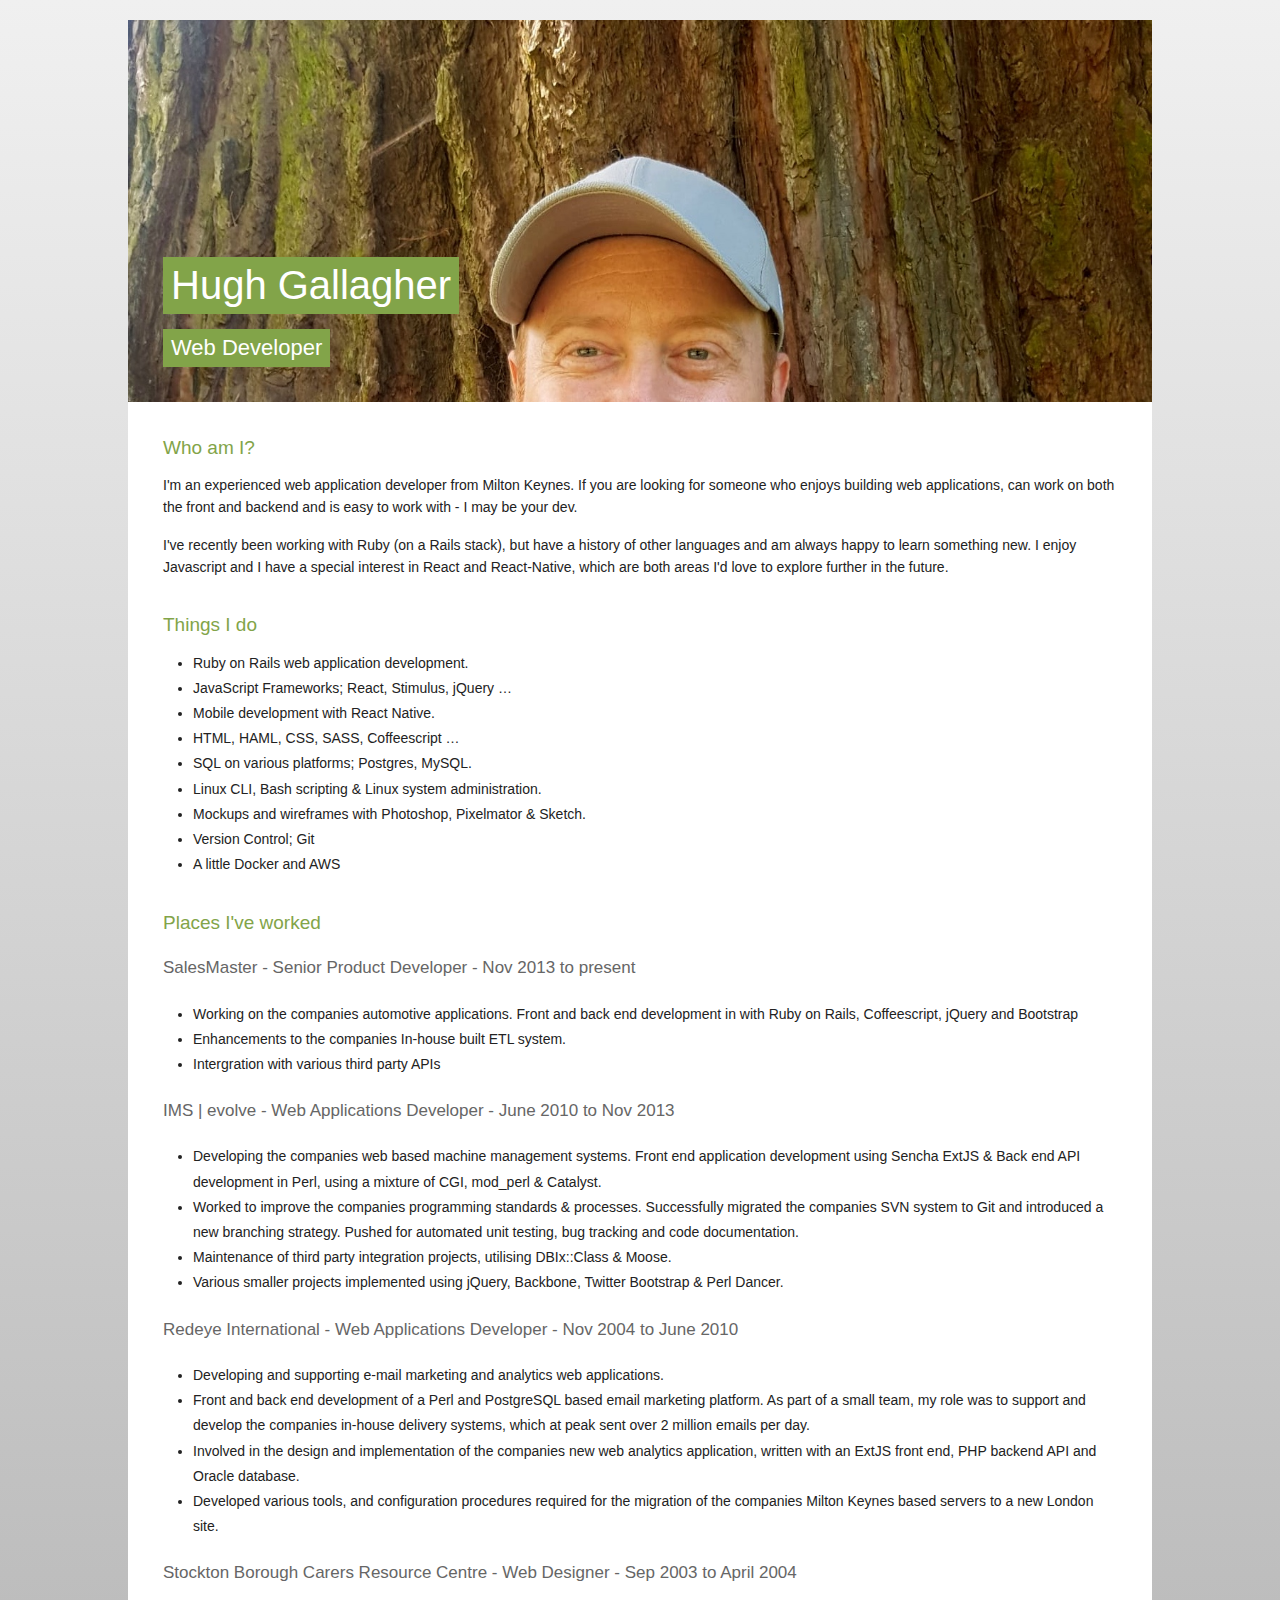
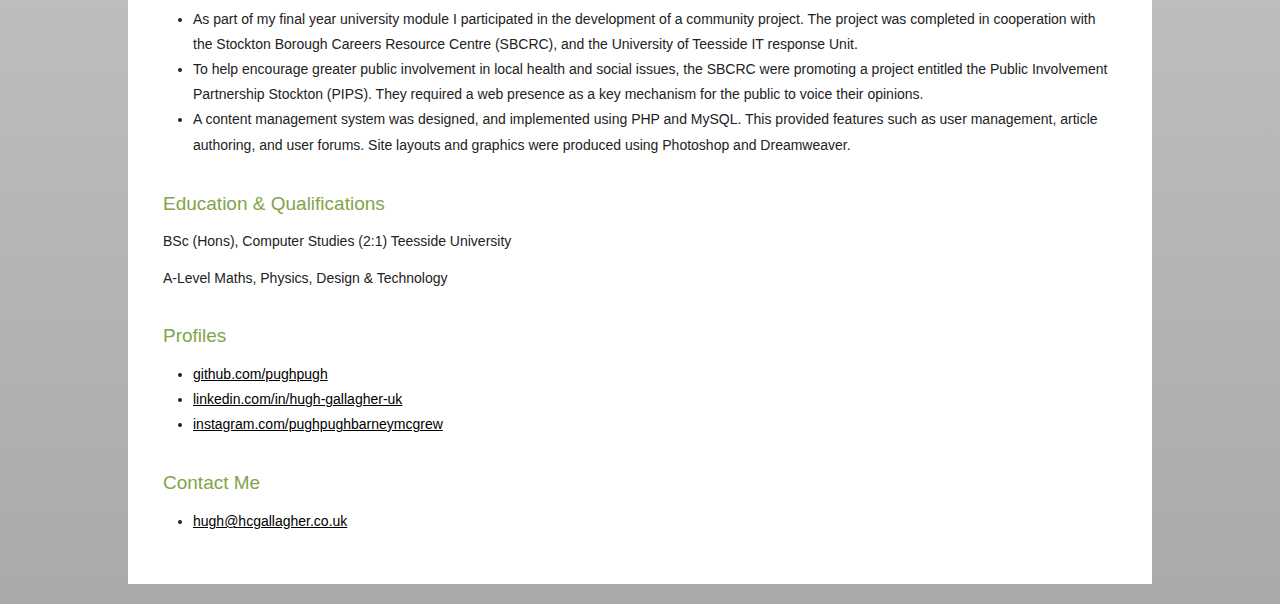
==== index.html @ ae35fce8 "Updated work history" ====
<!doctype html>
<html lang="en">
<head>
    <meta charset="utf-8">
    <title>Hugh Gallagher - Web Developer</title>
    <meta name="description" content="Hugh Gallagher, web developer based in Milton Keynes.">
    <meta name="viewport" content="width=device-width, initial-scale=1, maximum-scale=1">
    <link rel="shortcut icon" type="image/x-icon" href="favicon.ico" sizes="16x16">
    <link rel="stylesheet" href="css/screen.css?v=4"  type="text/css" media="screen">
</head>
<body>
    <div class="wrapper">
        <div class="header">
          <div class="header__title-wrapper">
            <h1 class="header__title">Hugh Gallagher</h1>
            <br>
            <h2 class="header__subtitle">Web Developer</h2>
          </div>
        </div>

        <div class="content">
          <h3 class="content__title">Who am I?</h3>

          <p class="content__paragraph">I'm an experienced web application developer from Milton Keynes.
          If you are looking for someone who enjoys building web applications, can work on both the
          front and backend and is easy to work with - I may be your dev.</p>

          <p class="content__paragraph">I've recently been working with Ruby (on a Rails stack), but have a history of other languages and am
          always happy to learn something new. I enjoy Javascript and I have a special interest in React and React-Native,
          which are both areas I'd love to explore further in the future.</p>

          <h3 class="content__title">Things I do</h3>
          <ul class="content__list">
              <li class="content__list-item">Ruby on Rails web application development.</li>
              <li class="content__list-item">JavaScript Frameworks; React, Stimulus, jQuery &hellip;</li>
              <li class="content__list-item">Mobile development with React Native.</li>
              <li class="content__list-item">HTML, HAML, CSS, SASS, Coffeescript &hellip;</li>
              <li class="content__list-item">SQL on various platforms; Postgres, MySQL.</li>
              <li class="content__list-item">Linux CLI, Bash scripting &amp; Linux system administration.</li>
              <li class="content__list-item">Mockups and wireframes with Photoshop, Pixelmator &amp Sketch.</li>
              <li class="content__list-item">Version Control; Git</li>
              <li class="content__list-item">A little Docker and AWS</li>
          </ul>

          <h3 class="content__title">Places I've worked</h3>

          <h4 class="content__subtitle">SalesMaster - Senior Product Developer - Nov 2013 to present</h4>
          <ul class="content__list">
              <li class="content__list-item">Working on the companies automotive applications. Front and back end development
              in with Ruby on Rails, Coffeescript, jQuery and Bootstrap</li>
              <li class="content__list-item">Enhancements to the companies In-house built ETL system.</li>
              <li class="content__list-item">Intergration with various third party APIs</li>
          </ul>

          <h4 class="content__subtitle">IMS | evolve - Web Applications Developer - June 2010 to Nov 2013</h4>
          <ul class="content__list">
              <li class="content__list-item">Developing the companies web based machine management systems.
              Front end application development using Sencha ExtJS &amp;
              Back end API development in Perl, using a mixture of CGI, mod_perl &amp; Catalyst.</li>
              <li class="content__list-item">Worked to improve the companies programming standards &amp; processes. Successfully migrated the
              companies SVN system to Git and introduced a new branching strategy. Pushed for automated unit
              testing, bug tracking and code documentation.</li>
              <li class="content__list-item">Maintenance of third party integration projects, utilising DBIx::Class &amp; Moose.</li>
              <li class="content__list-item">Various smaller projects implemented using jQuery, Backbone, Twitter Bootstrap &amp; Perl Dancer.</li>
          </ul>

          <h4 class="content__subtitle">Redeye International - Web Applications Developer - Nov 2004 to June 2010</h4>
          <ul class="content__list">
              <li class="content__list-item">Developing and supporting e-mail marketing and analytics web applications.</li>
              <li class="content__list-item">Front and back end development of a Perl and PostgreSQL based email marketing platform.
              As part of a small team, my role was to support and develop the companies in-house delivery systems, which at peak
              sent over 2 million emails per day.</li>
              <li class="content__list-item">Involved in the design and implementation of the companies new web analytics
              application, written with an ExtJS front end, PHP backend API and Oracle database.</li>
              <li class="content__list-item">Developed various tools, and configuration procedures required for the migration
              of the companies Milton Keynes based servers to a new London site.</li>
          </ul>

          <h4 class="content__subtitle">Stockton Borough Carers Resource Centre - Web Designer - Sep 2003 to April 2004</h4>
          <ul class="content__list">
              <li class="content__list-item">As part of my final year university module I participated in the development of a
              community project. The project was completed in cooperation with the Stockton Borough
              Careers Resource Centre (SBCRC), and the University of Teesside IT response Unit.</li>
              <li class="content__list-item">To help encourage greater public involvement in local health and social issues,
              the SBCRC were promoting a project entitled the Public Involvement Partnership Stockton
              (PIPS). They required a web presence as a key mechanism for the public to voice their
              opinions.</li>
              <li class="content__list-item">A content management system was designed, and implemented using PHP and MySQL.
              This provided features such as user management, article authoring, and user forums.
              Site layouts and graphics were produced using Photoshop and Dreamweaver.</li>
          </ul>

          <h3 class="content__title">Education &amp; Qualifications</h3>
          <p class="content__paragraph">BSc (Hons), Computer Studies (2:1) Teesside University</p>
          <p class="content__paragraph">A-Level Maths, Physics, Design &amp; Technology</p>

          <h3 class="content__title">Profiles</h3>
          <ul class="content__list">
              <li class="content__list-item"><a class="content__link" rel="me" href="https://github.com/pughpugh?tab=repositories" target="_blank">github.com/pughpugh</a></li>
              <li class="content__list-item"><a class="content__link" rel="me" href="https://www.linkedin.com/in/hugh-gallagher-uk/" target="_blank">linkedin.com/in/hugh-gallagher-uk</a></li>
              <li class="content__list-item"><a class="content__link" rel="me" href="https://www.instagram.com/pughpughbarneymcgrew/" target="_blank">instagram.com/pughpughbarneymcgrew</a></li>
          </ul>

          <h3 class="content__title">Contact Me</h3>
          <ul class="content__list">
              <li class="content__list-item"><a class="content__link" rel="me" href="mailto:hugh@hcgallagher.co.uk">hugh@hcgallagher.co.uk</a></li>
          </ul>
      </div>
    </div>

    <script type="text/javascript" src="http://ajax.googleapis.com/ajax/libs/jquery/1.9.1/jquery.min.js"></script>
    <script type="text/javascript" src="js/jquery.ba-bbq.min.js"></script>
    <script type="text/javascript">
        var _gaq = _gaq || [];
        _gaq.push(['_setAccount', 'UA-32891082-1']);
        _gaq.push(['_trackPageview']);
        (function() {
            var ga = document.createElement('script'); ga.type = 'text/javascript'; ga.async = true;
            ga.src = ('https:' == document.location.protocol ? 'https://ssl' : 'http://www') + '.google-analytics.com/ga.js';
            var s = document.getElementsByTagName('script')[0]; s.parentNode.insertBefore(ga, s);
        })();
    </script>
</body>
</html>
---- css/screen.css ----
* {
  box-sizing: border-box;
}

body {
  color: #222;
  font-family: Arial;
  font-size: 14px;
  padding: 0;
  margin: 0;
  background: rgb(240, 240, 240);
  background: linear-gradient(0deg, rgb(170, 170, 170) 0%, rgb(240, 240, 240) 100%);
}

.wrapper {
  width: 1024px;
  padding: 0;
  background-color: #FFF;
  margin: 20px auto;
}

.header {
  background-image: url('../img/header.jpg');
  background-size: cover;
  width: 100%;
  height: 382px;
  padding: 35px;
  position: relative;
}

.header__title-wrapper {
  position: absolute;
  bottom: 0
}

.header__title, .header__subtitle {
  color: #FFF;
  background-color: #82A449;
  padding: 6px 8px;
  display: inline-block;
  font-weight: 400;
  clear: left;
  float: left;
}

.header__title {
  font-size: 40px;
  margin: 0 0 15px 0;
}

.header__subtitle {
  font-size: 22px;
  margin: 0 0 35px 0;
}

.content {
  width: 100%;
  padding: 0 35px 35px 35px;
}

.content__title {
  color: #82A449;
  margin-top: 40px;
  font-size: 19px;
  font-weight: 400;
  margin: 35px 0 15px 0;
}

.content__subtitle {
  color: #666;
  font-size: 17px;
  font-weight: 400;
  margin: 20px 0;
  line-height: 160%;
}

.content__paragraph, .content__list {
  line-height: 160%;
  margin: 15px 0;
}

.content__list {
  padding-left: 30px;
}

.content__list-item {
  line-height: 180%;
}

.content__link {
  color: #000;
}

@media only screen and ( max-width: 1064px ) {
  .wrapper {
    margin: 0;
    width: 100%;
  }
}

@media only screen and ( max-device-width: 640px ) and ( orientation: portrait ),
            screen and ( max-width: 640px ) {
  .header {
    height: 200px;
    padding: 15px;
  }

  .header__subtitle {
    margin: 0 0 15px 0;
  }

  .header__title-wrapper {
    bottom: initial;
  }

  .content {
    padding: 0 15px 15px 15px;
    margin-top: -10px;
  }
}
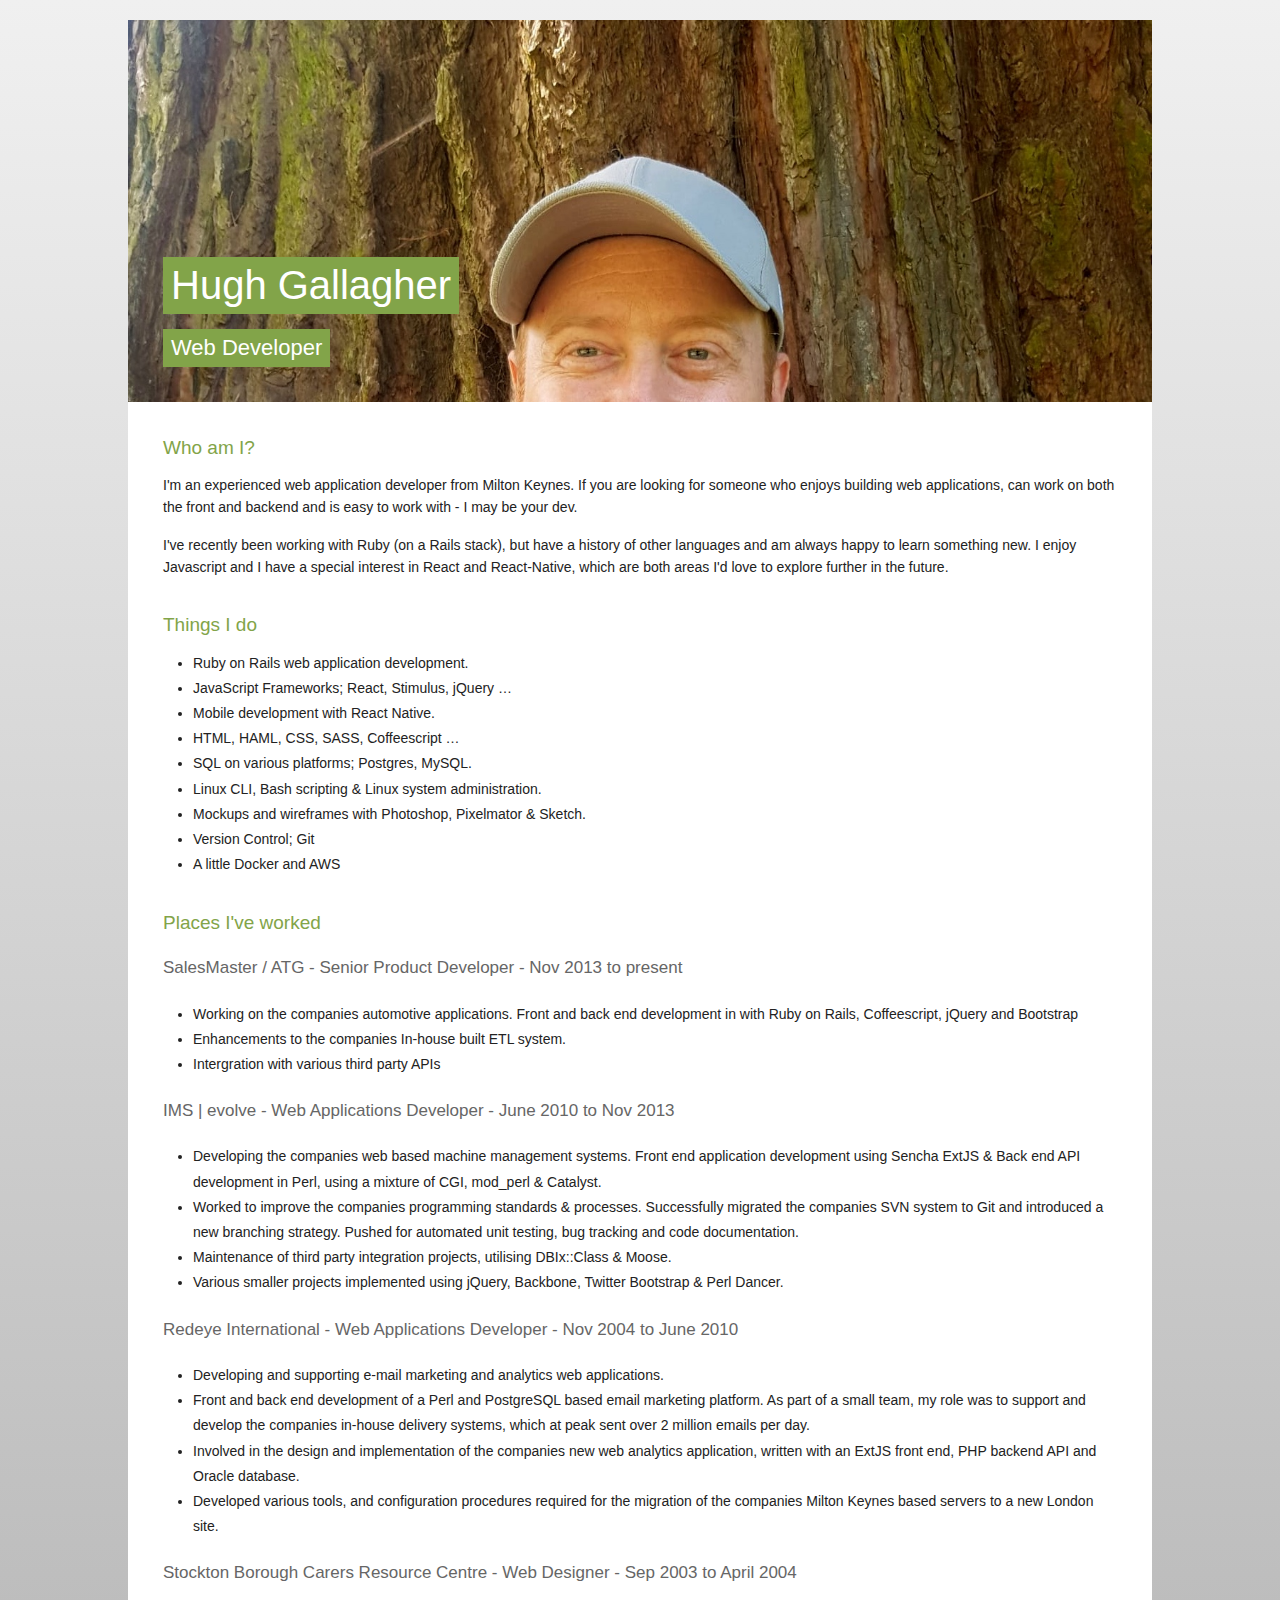
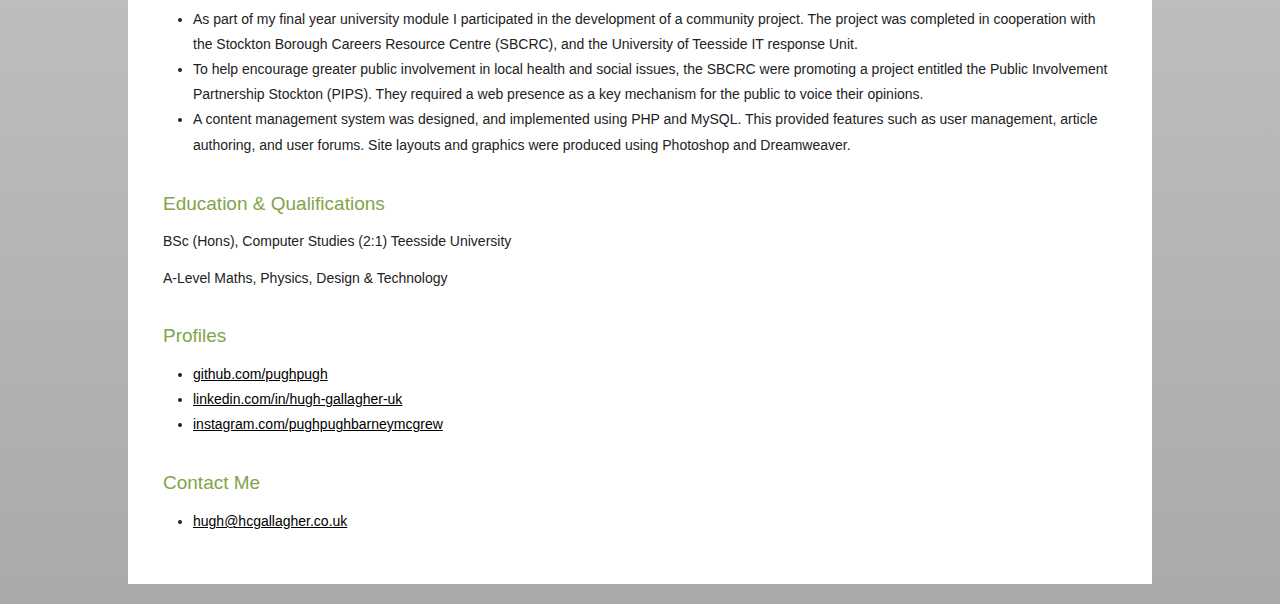
==== commit cd56f461: "Added ATG to job history" ====
--- a/index.html
+++ b/index.html
@@ -44,7 +44,7 @@
 
           <h3 class="content__title">Places I've worked</h3>
 
-          <h4 class="content__subtitle">SalesMaster - Senior Product Developer - Nov 2013 to present</h4>
+          <h4 class="content__subtitle">SalesMaster / ATG - Senior Product Developer - Nov 2013 to present</h4>
           <ul class="content__list">
               <li class="content__list-item">Working on the companies automotive applications. Front and back end development
               in with Ruby on Rails, Coffeescript, jQuery and Bootstrap</li>
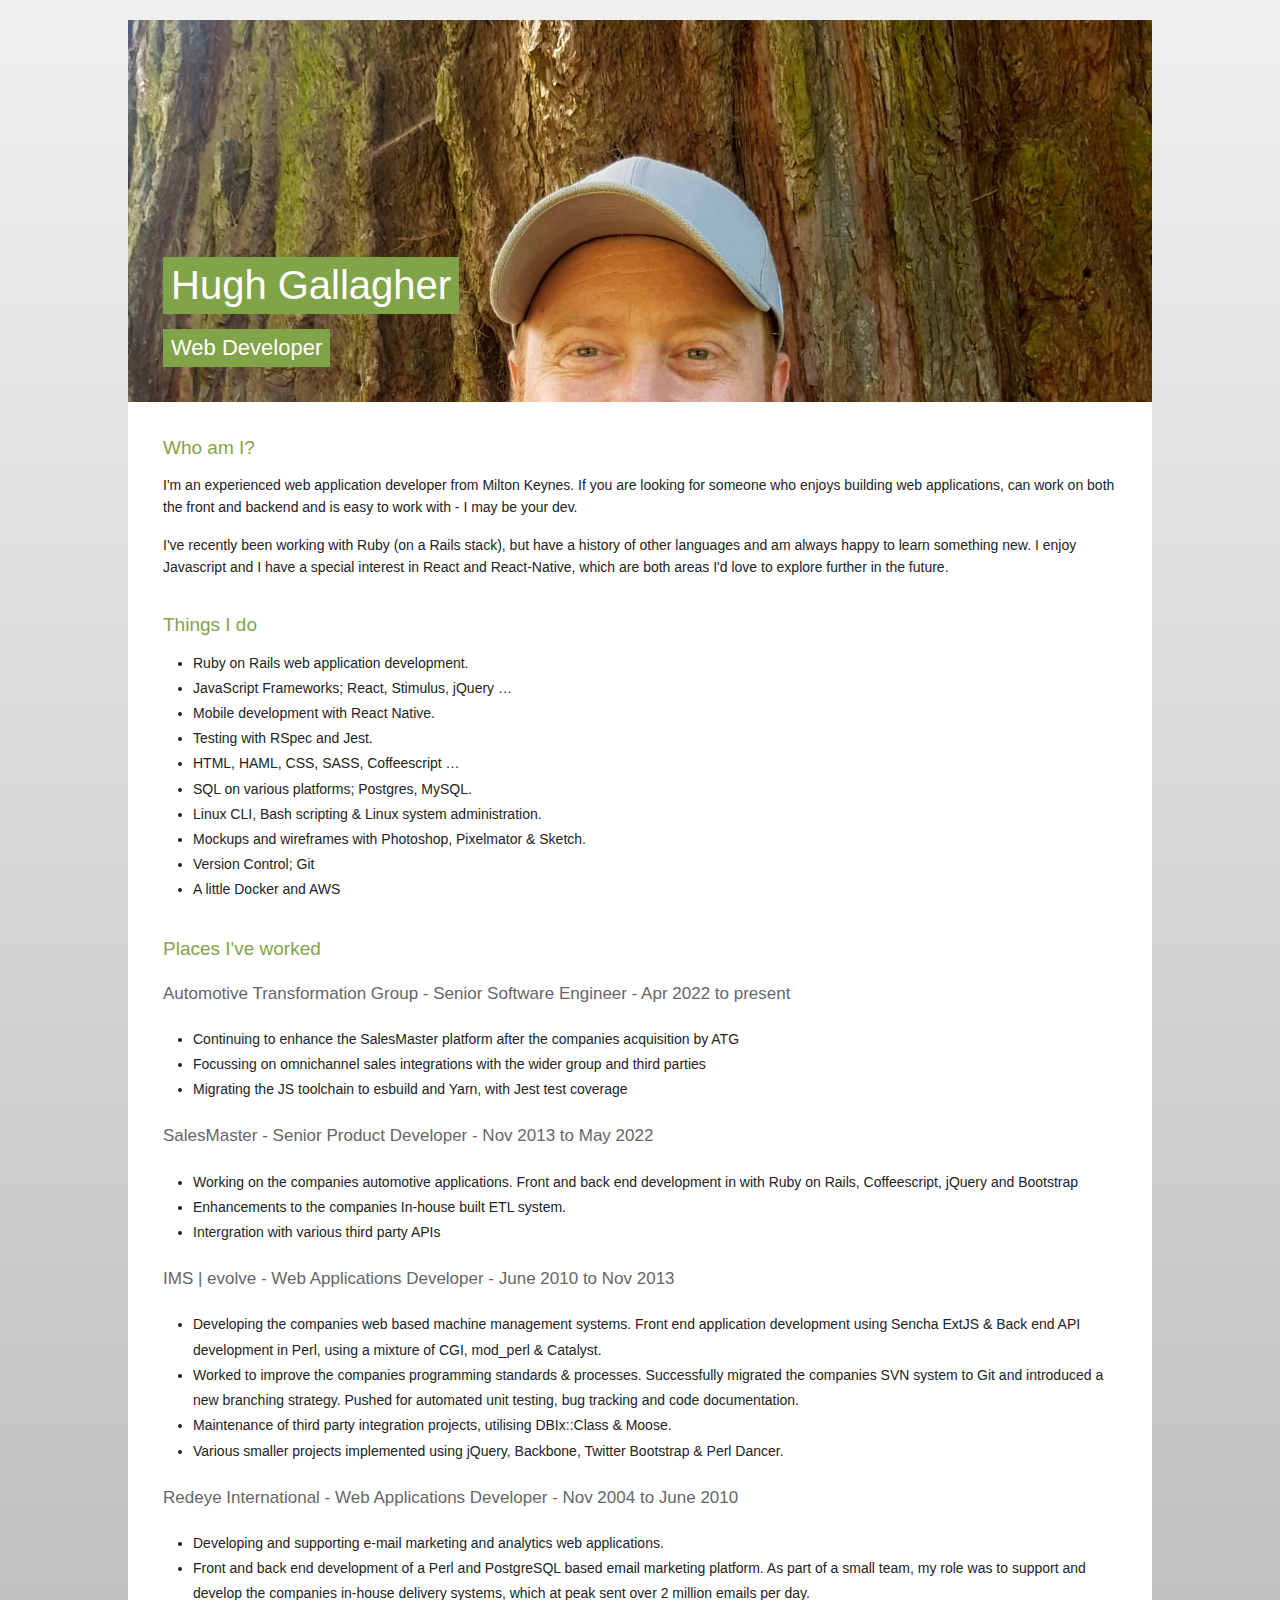
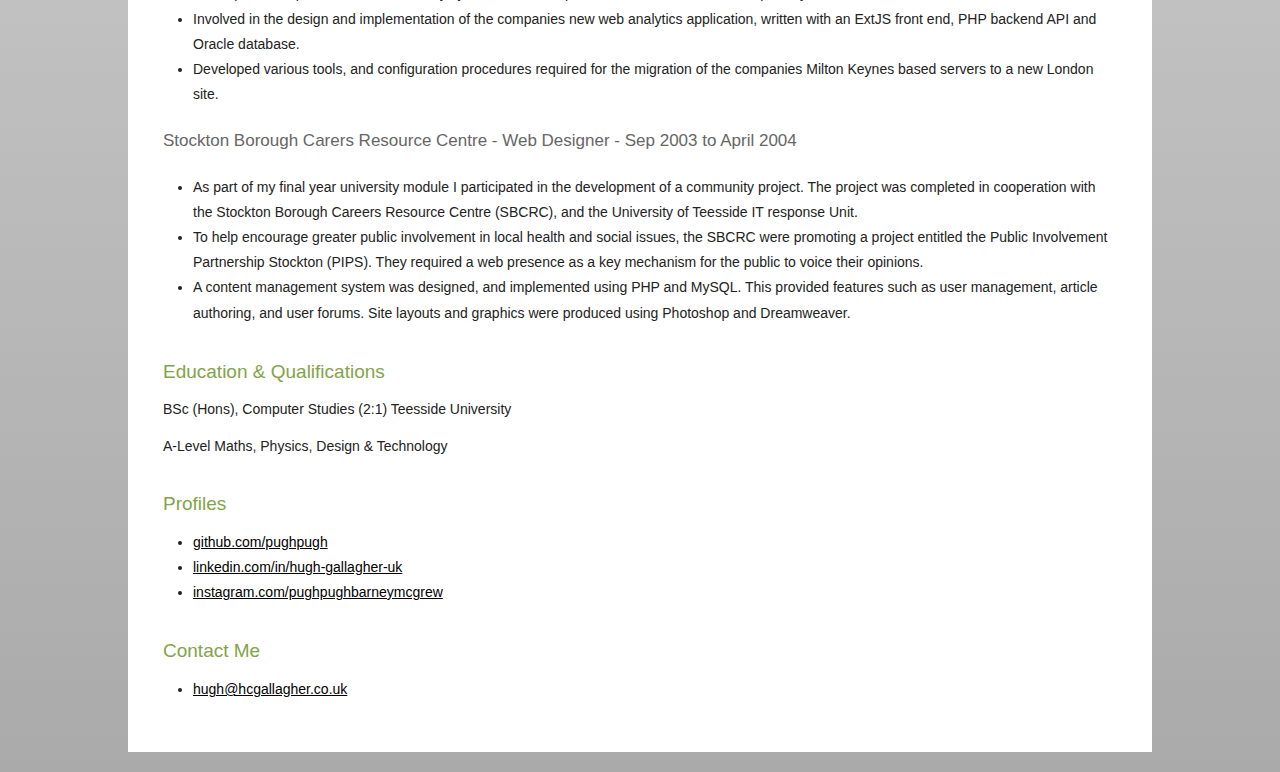
==== commit 1bdeebaa: "Added specific ATG section" ====
--- a/index.html
+++ b/index.html
@@ -34,6 +34,7 @@
               <li class="content__list-item">Ruby on Rails web application development.</li>
               <li class="content__list-item">JavaScript Frameworks; React, Stimulus, jQuery &hellip;</li>
               <li class="content__list-item">Mobile development with React Native.</li>
+              <li class="content__list-item">Testing with RSpec and Jest.</li>
               <li class="content__list-item">HTML, HAML, CSS, SASS, Coffeescript &hellip;</li>
               <li class="content__list-item">SQL on various platforms; Postgres, MySQL.</li>
               <li class="content__list-item">Linux CLI, Bash scripting &amp; Linux system administration.</li>
@@ -44,7 +45,14 @@
 
           <h3 class="content__title">Places I've worked</h3>
 
-          <h4 class="content__subtitle">SalesMaster / ATG - Senior Product Developer - Nov 2013 to present</h4>
+          <h4 class="content__subtitle">Automotive Transformation Group - Senior Software Engineer - Apr 2022 to present</h4>
+          <ul class="content__list">
+              <li class="content__list-item">Continuing to enhance the SalesMaster platform after the companies acquisition by ATG</li>
+              <li class="content__list-item">Focussing on omnichannel sales integrations with the wider group and third parties</li>
+              <li class="content__list-item">Migrating the JS toolchain to esbuild and Yarn, with Jest test coverage</li>
+          </ul>
+
+          <h4 class="content__subtitle">SalesMaster - Senior Product Developer - Nov 2013 to May 2022</h4>
           <ul class="content__list">
               <li class="content__list-item">Working on the companies automotive applications. Front and back end development
               in with Ruby on Rails, Coffeescript, jQuery and Bootstrap</li>
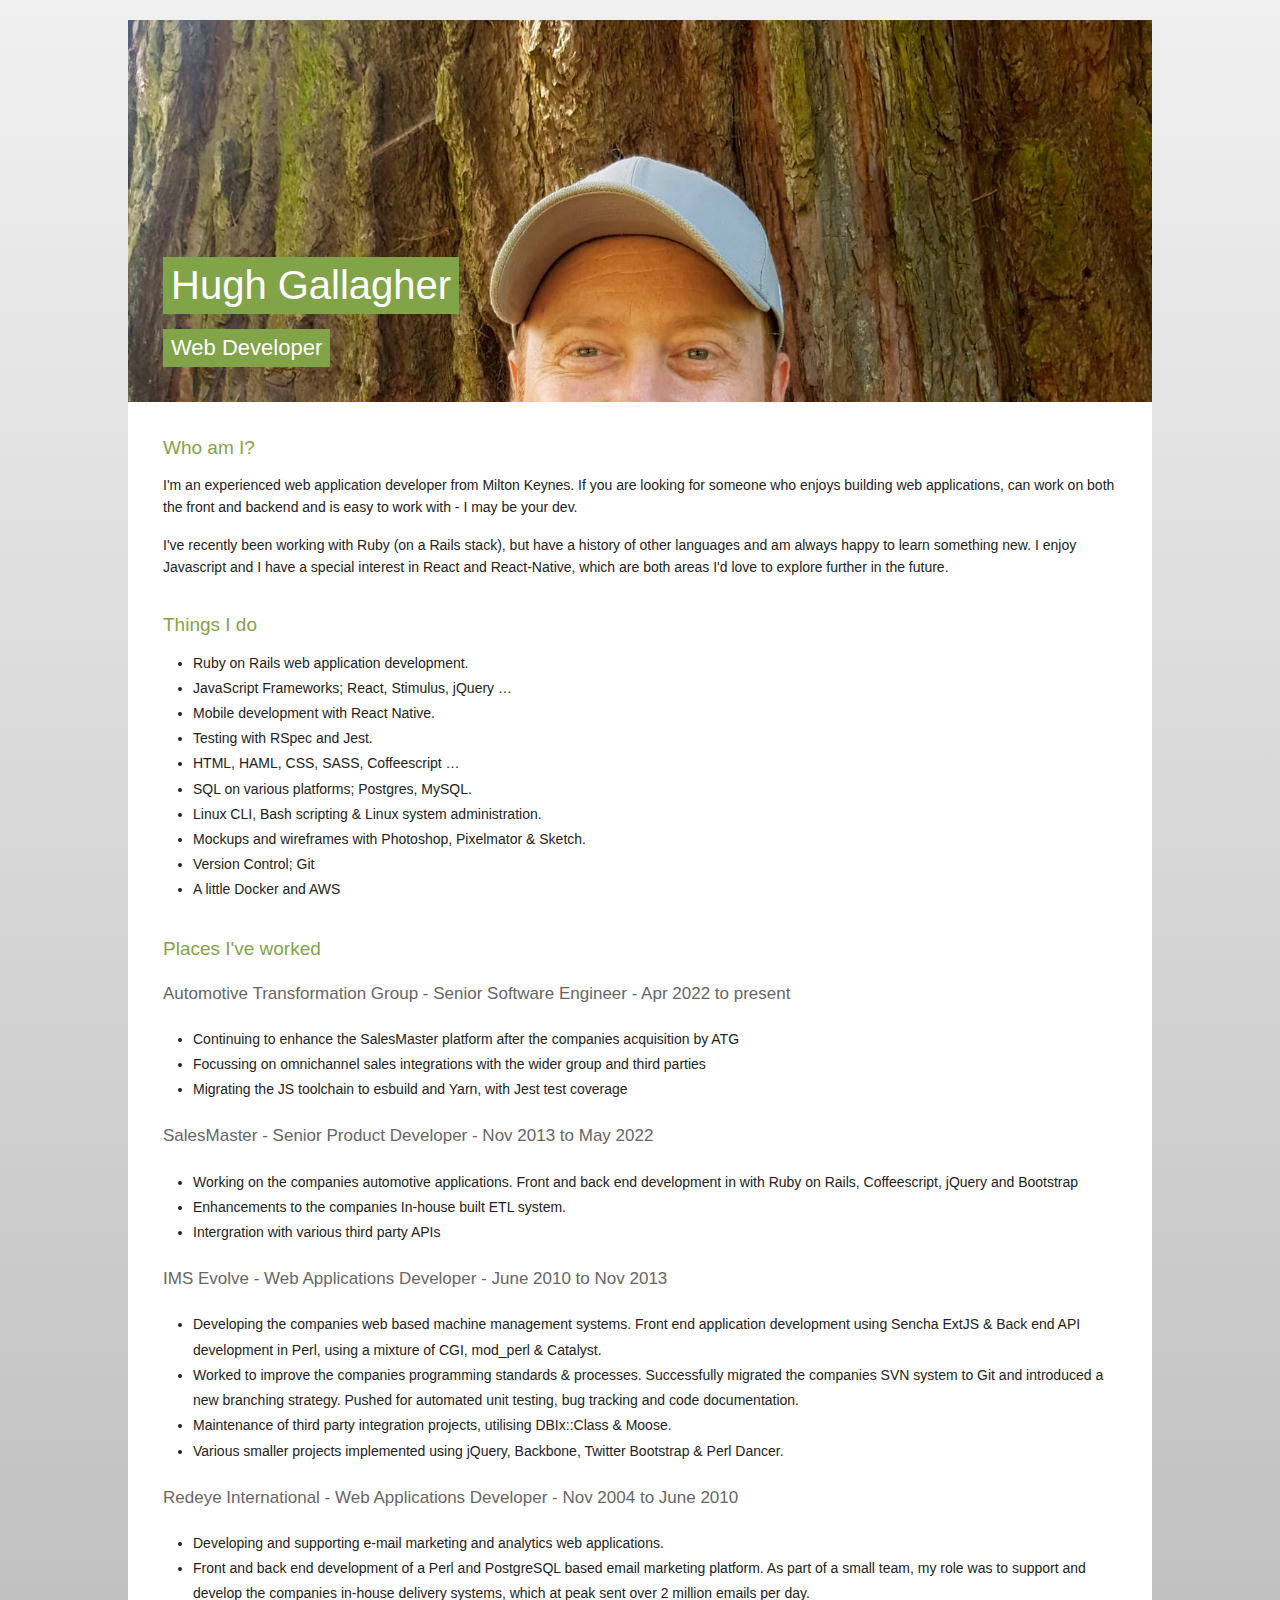
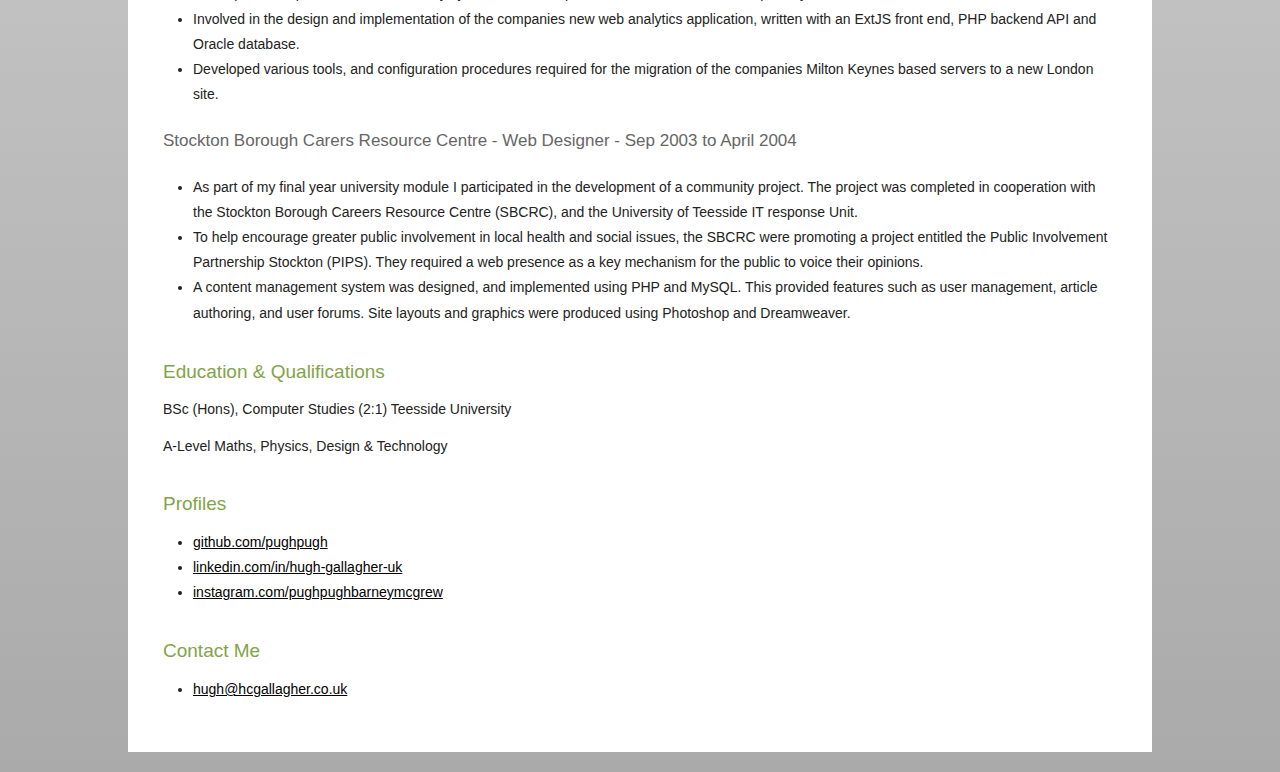
==== commit b7beedab: "Updated IMS" ====
--- a/index.html
+++ b/index.html
@@ -60,7 +60,7 @@
               <li class="content__list-item">Intergration with various third party APIs</li>
           </ul>
 
-          <h4 class="content__subtitle">IMS | evolve - Web Applications Developer - June 2010 to Nov 2013</h4>
+          <h4 class="content__subtitle">IMS Evolve - Web Applications Developer - June 2010 to Nov 2013</h4>
           <ul class="content__list">
               <li class="content__list-item">Developing the companies web based machine management systems.
               Front end application development using Sencha ExtJS &amp;
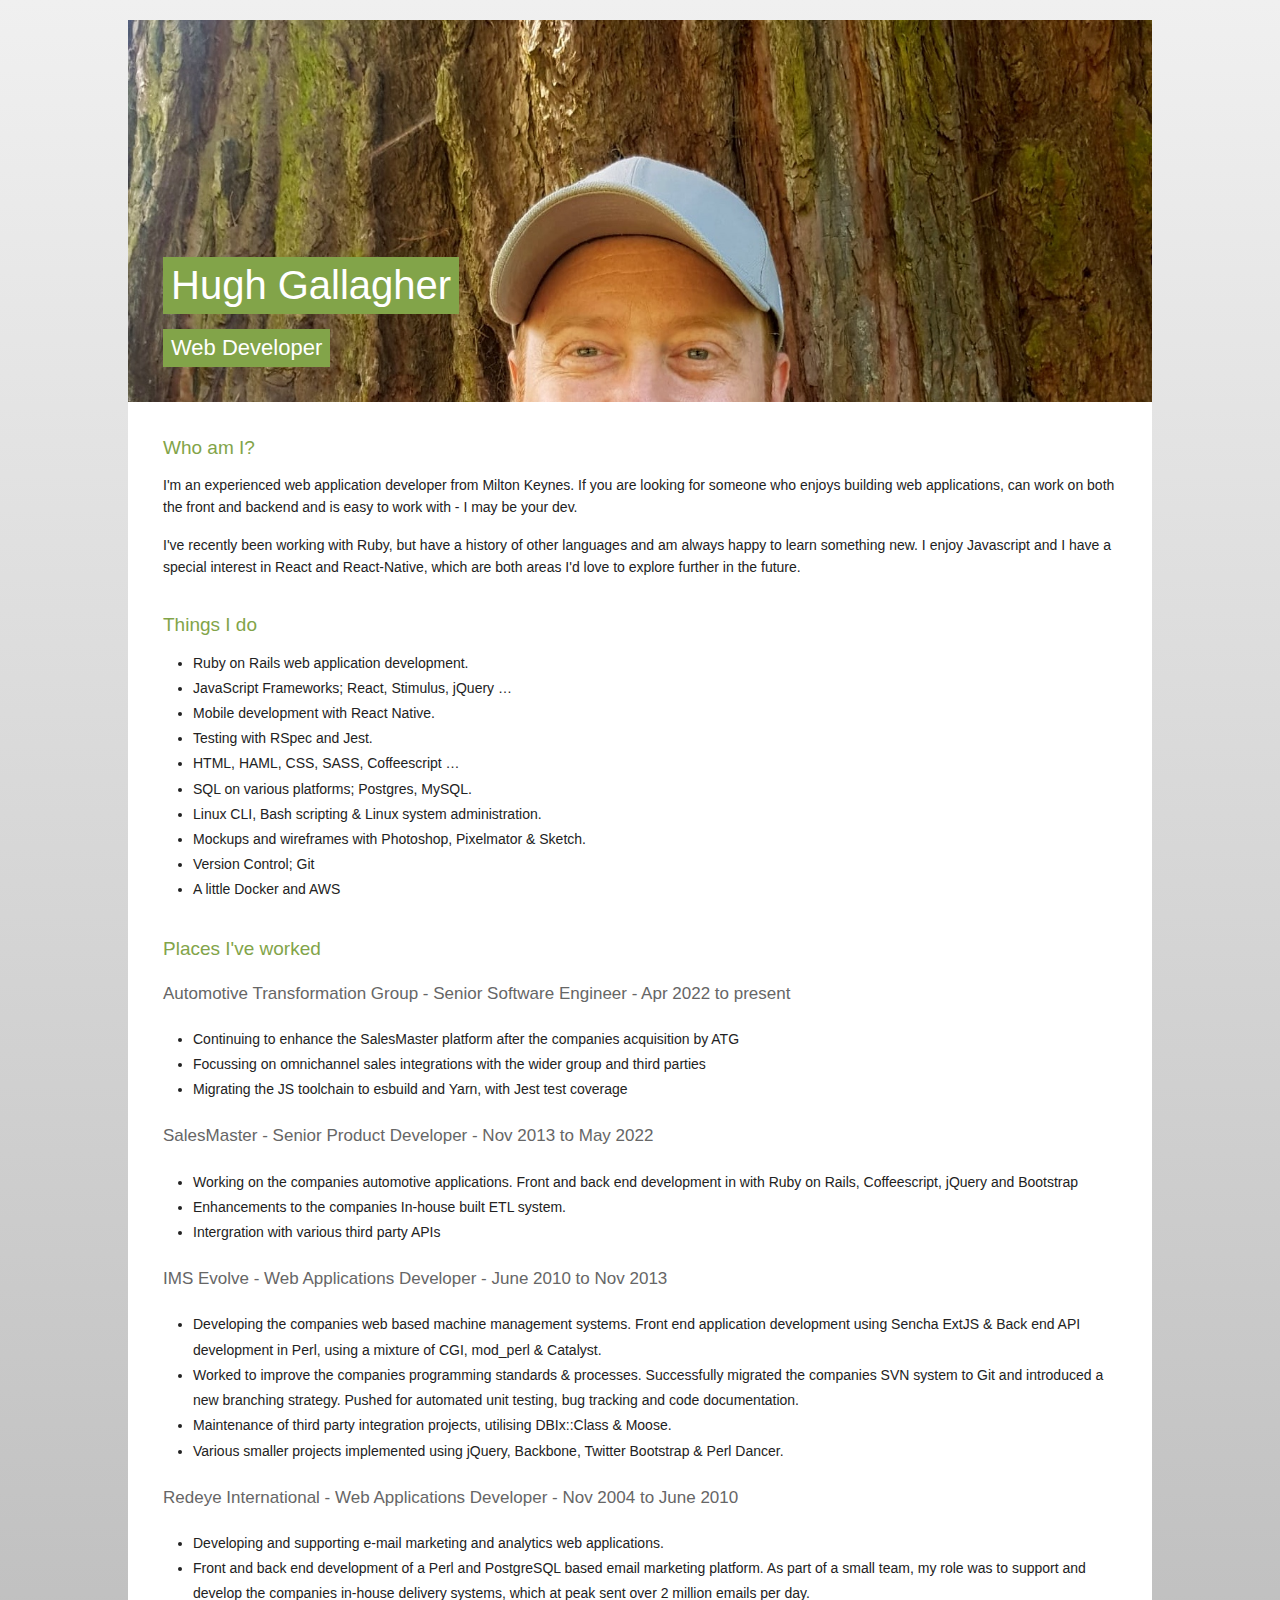
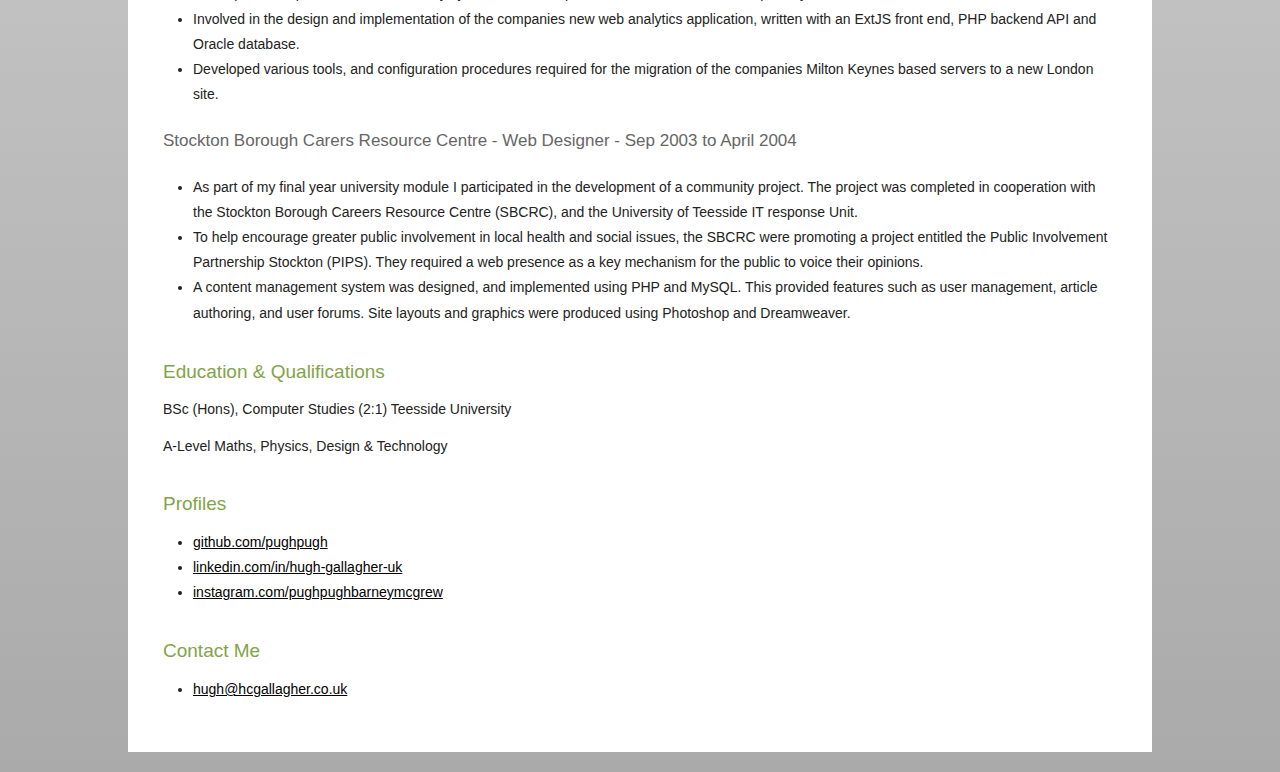
==== commit ed705f61: "a few text changes" ====
--- a/index.html
+++ b/index.html
@@ -25,7 +25,7 @@
           If you are looking for someone who enjoys building web applications, can work on both the
           front and backend and is easy to work with - I may be your dev.</p>
 
-          <p class="content__paragraph">I've recently been working with Ruby (on a Rails stack), but have a history of other languages and am
+          <p class="content__paragraph">I've recently been working with Ruby, but have a history of other languages and am
           always happy to learn something new. I enjoy Javascript and I have a special interest in React and React-Native,
           which are both areas I'd love to explore further in the future.</p>
 
@@ -38,7 +38,7 @@
               <li class="content__list-item">HTML, HAML, CSS, SASS, Coffeescript &hellip;</li>
               <li class="content__list-item">SQL on various platforms; Postgres, MySQL.</li>
               <li class="content__list-item">Linux CLI, Bash scripting &amp; Linux system administration.</li>
-              <li class="content__list-item">Mockups and wireframes with Photoshop, Pixelmator &amp Sketch.</li>
+              <li class="content__list-item">Mockups and wireframes with Photoshop, Pixelmator &amp; Sketch.</li>
               <li class="content__list-item">Version Control; Git</li>
               <li class="content__list-item">A little Docker and AWS</li>
           </ul>
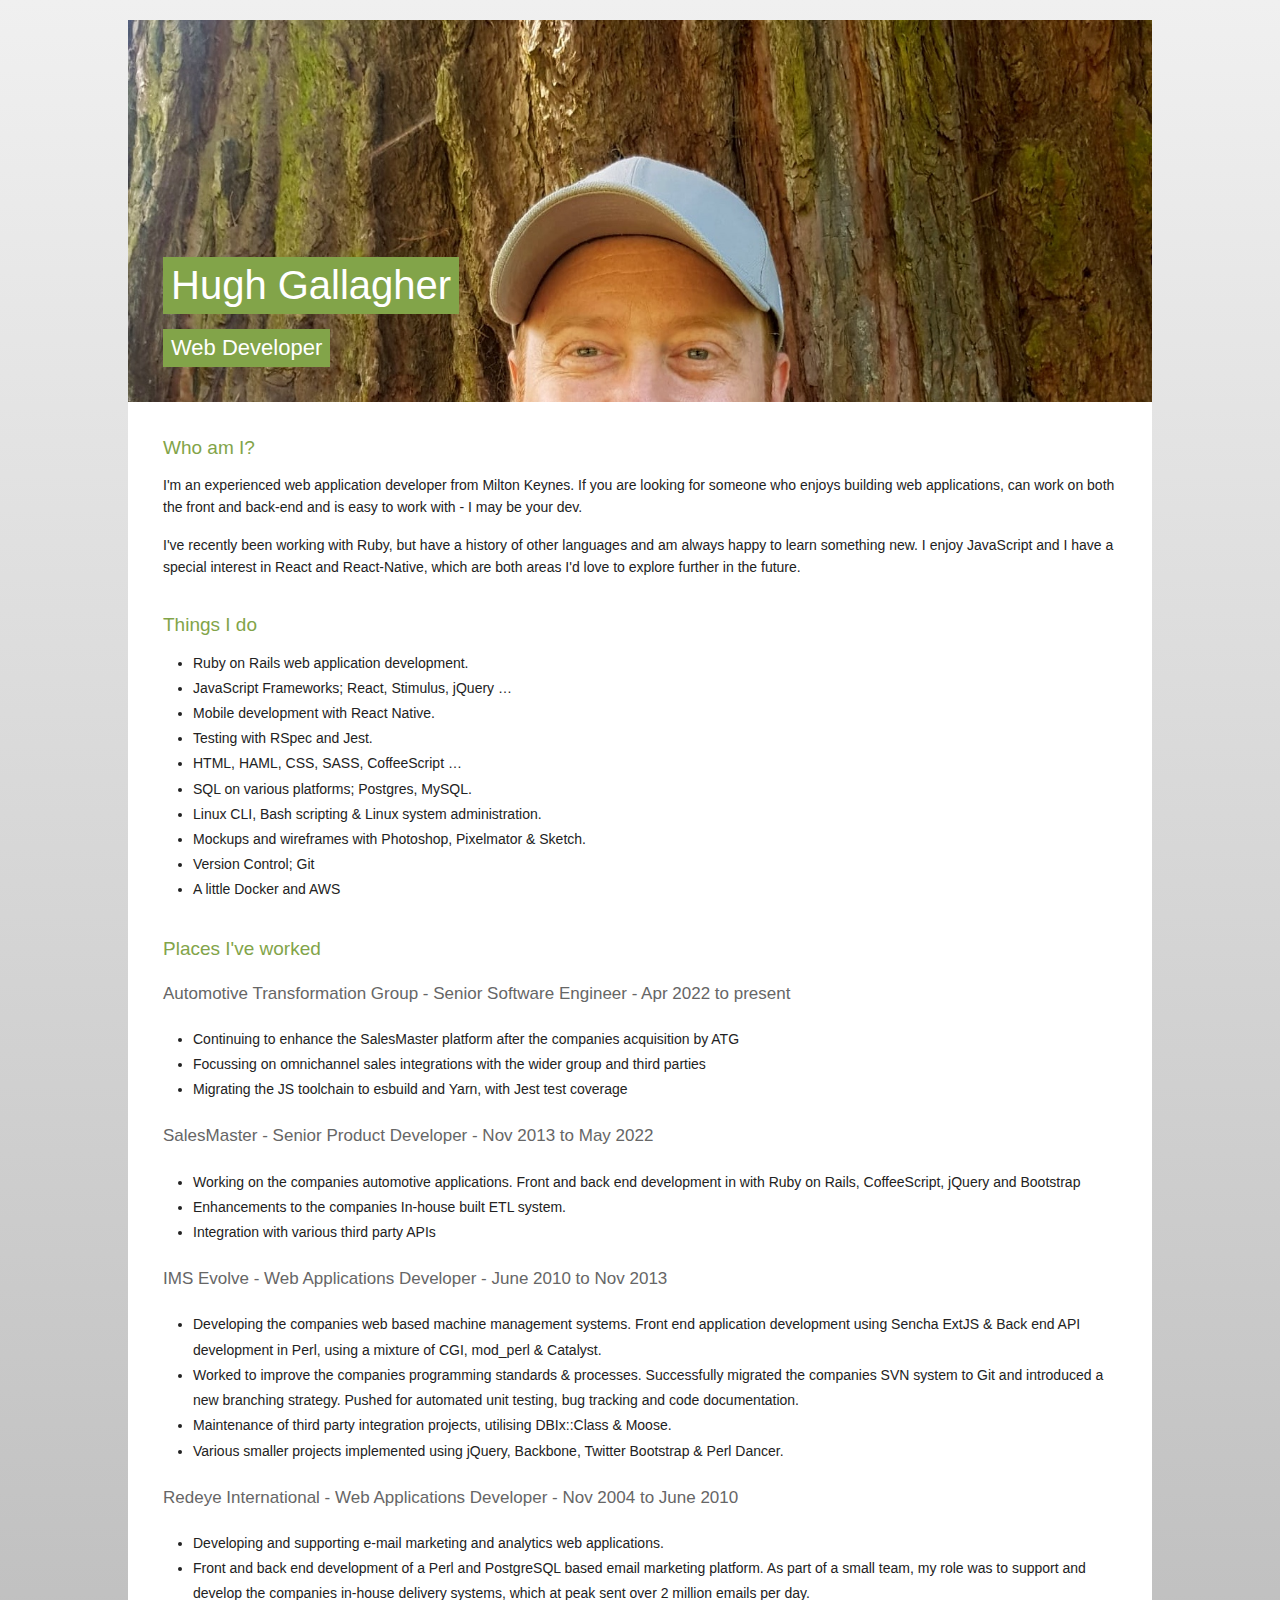
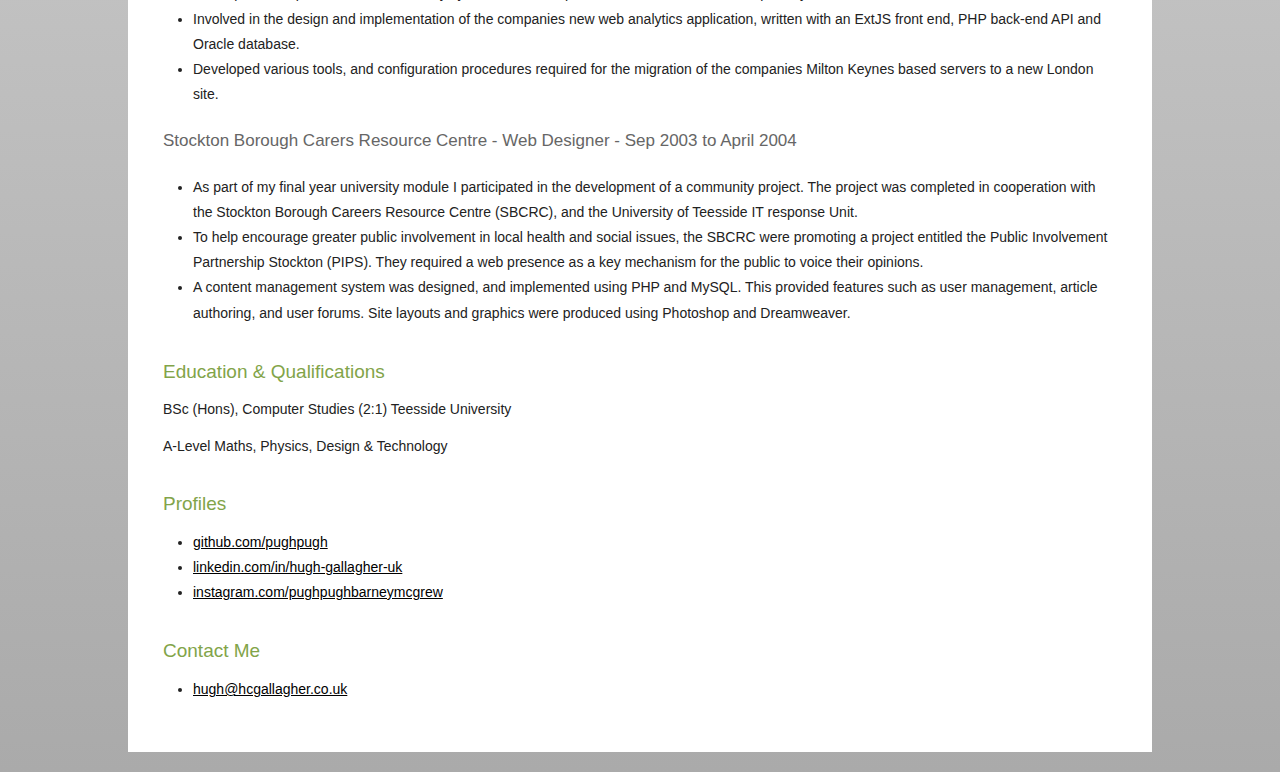
==== commit 402b4cc5: "Spllings" ====
--- a/index.html
+++ b/index.html
@@ -23,10 +23,10 @@
 
           <p class="content__paragraph">I'm an experienced web application developer from Milton Keynes.
           If you are looking for someone who enjoys building web applications, can work on both the
-          front and backend and is easy to work with - I may be your dev.</p>
+          front and back-end and is easy to work with - I may be your dev.</p>
 
           <p class="content__paragraph">I've recently been working with Ruby, but have a history of other languages and am
-          always happy to learn something new. I enjoy Javascript and I have a special interest in React and React-Native,
+          always happy to learn something new. I enjoy JavaScript and I have a special interest in React and React-Native,
           which are both areas I'd love to explore further in the future.</p>
 
           <h3 class="content__title">Things I do</h3>
@@ -35,7 +35,7 @@
               <li class="content__list-item">JavaScript Frameworks; React, Stimulus, jQuery &hellip;</li>
               <li class="content__list-item">Mobile development with React Native.</li>
               <li class="content__list-item">Testing with RSpec and Jest.</li>
-              <li class="content__list-item">HTML, HAML, CSS, SASS, Coffeescript &hellip;</li>
+              <li class="content__list-item">HTML, HAML, CSS, SASS, CoffeeScript &hellip;</li>
               <li class="content__list-item">SQL on various platforms; Postgres, MySQL.</li>
               <li class="content__list-item">Linux CLI, Bash scripting &amp; Linux system administration.</li>
               <li class="content__list-item">Mockups and wireframes with Photoshop, Pixelmator &amp; Sketch.</li>
@@ -55,9 +55,9 @@
           <h4 class="content__subtitle">SalesMaster - Senior Product Developer - Nov 2013 to May 2022</h4>
           <ul class="content__list">
               <li class="content__list-item">Working on the companies automotive applications. Front and back end development
-              in with Ruby on Rails, Coffeescript, jQuery and Bootstrap</li>
+              in with Ruby on Rails, CoffeeScript, jQuery and Bootstrap</li>
               <li class="content__list-item">Enhancements to the companies In-house built ETL system.</li>
-              <li class="content__list-item">Intergration with various third party APIs</li>
+              <li class="content__list-item">Integration with various third party APIs</li>
           </ul>
 
           <h4 class="content__subtitle">IMS Evolve - Web Applications Developer - June 2010 to Nov 2013</h4>
@@ -79,7 +79,7 @@
               As part of a small team, my role was to support and develop the companies in-house delivery systems, which at peak
               sent over 2 million emails per day.</li>
               <li class="content__list-item">Involved in the design and implementation of the companies new web analytics
-              application, written with an ExtJS front end, PHP backend API and Oracle database.</li>
+              application, written with an ExtJS front end, PHP back-end API and Oracle database.</li>
               <li class="content__list-item">Developed various tools, and configuration procedures required for the migration
               of the companies Milton Keynes based servers to a new London site.</li>
           </ul>
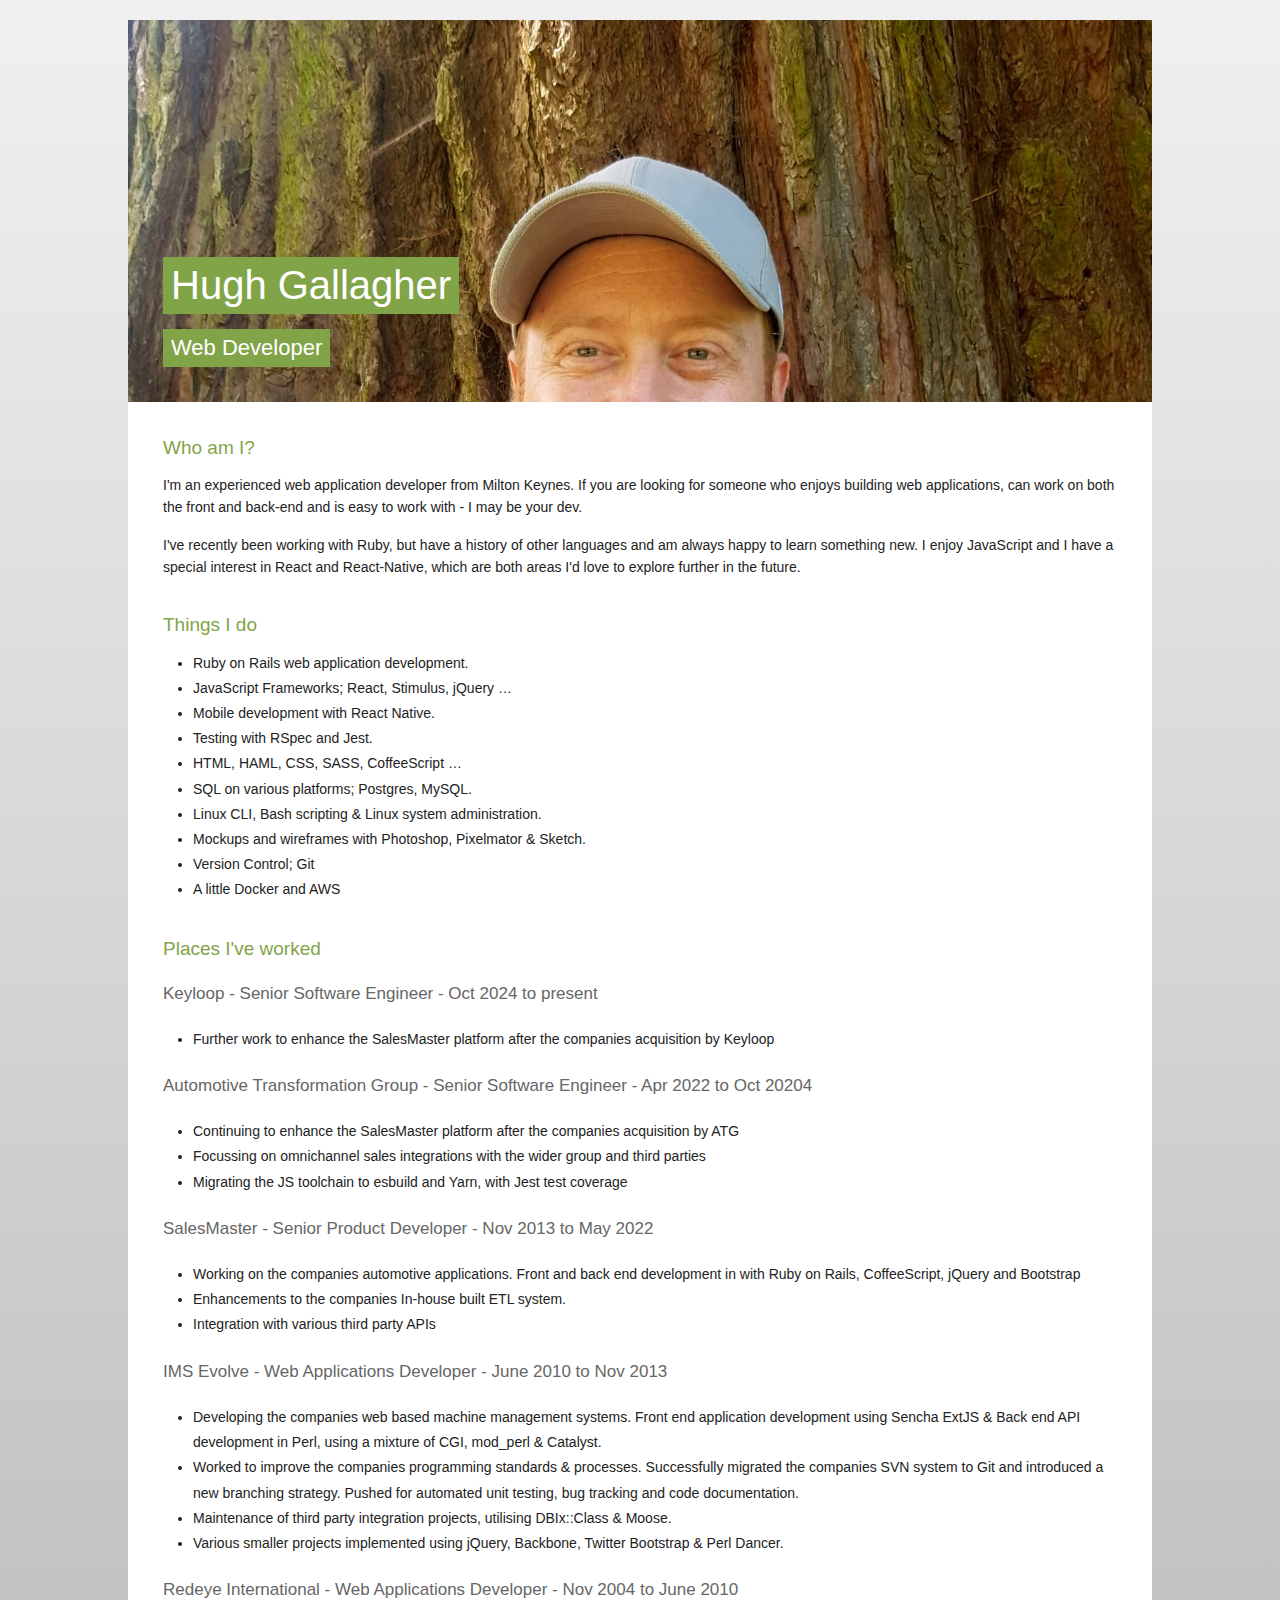
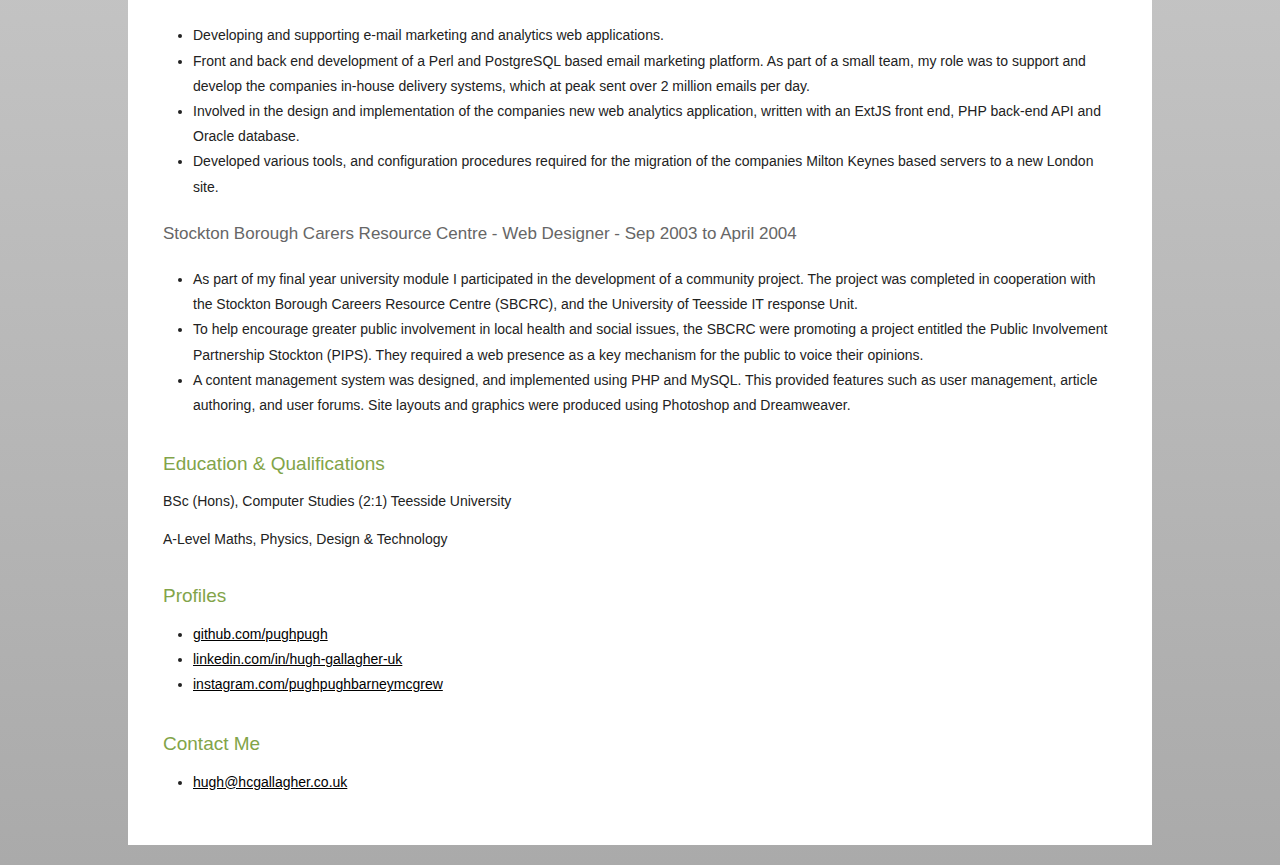
==== commit c979b8d9: "Update index.html" ====
--- a/index.html
+++ b/index.html
@@ -45,7 +45,12 @@
 
           <h3 class="content__title">Places I've worked</h3>
 
-          <h4 class="content__subtitle">Automotive Transformation Group - Senior Software Engineer - Apr 2022 to present</h4>
+          <h4 class="content__subtitle">Keyloop - Senior Software Engineer - Oct 2024 to present</h4>
+          <ul class="content__list">
+              <li class="content__list-item">Further work to enhance the SalesMaster platform after the companies acquisition by Keyloop</li>
+          </ul>
+
+          <h4 class="content__subtitle">Automotive Transformation Group - Senior Software Engineer - Apr 2022 to Oct 20204</h4>
           <ul class="content__list">
               <li class="content__list-item">Continuing to enhance the SalesMaster platform after the companies acquisition by ATG</li>
               <li class="content__list-item">Focussing on omnichannel sales integrations with the wider group and third parties</li>
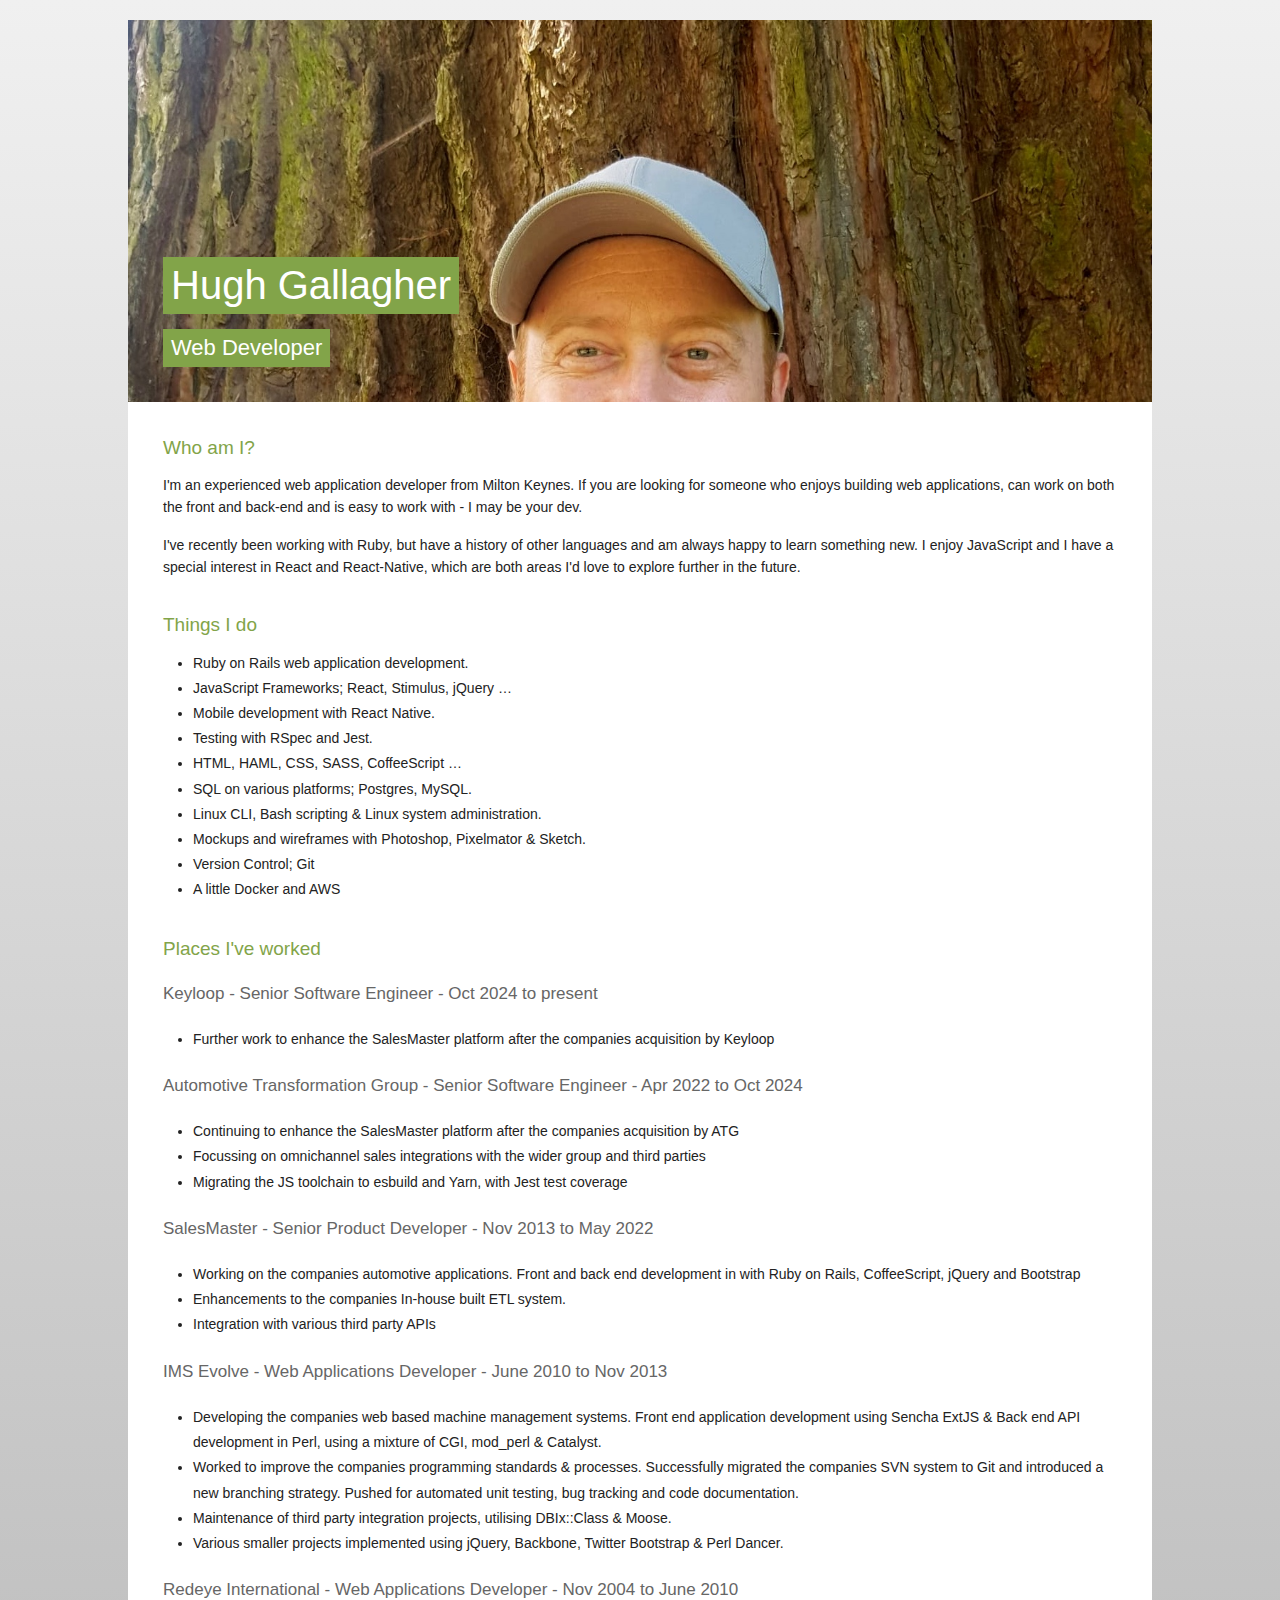
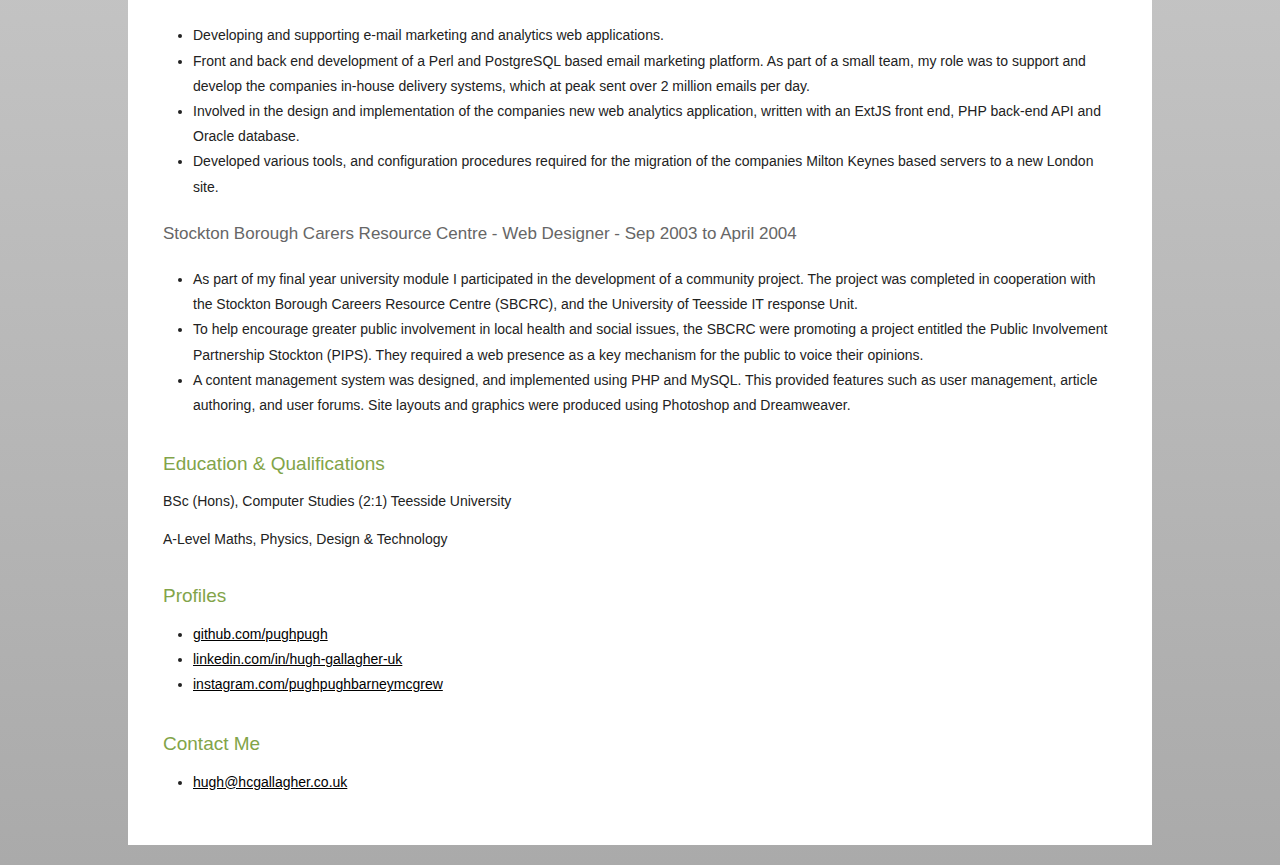
==== commit 13613df6: "Fixed year" ====
--- a/index.html
+++ b/index.html
@@ -50,7 +50,7 @@
               <li class="content__list-item">Further work to enhance the SalesMaster platform after the companies acquisition by Keyloop</li>
           </ul>
 
-          <h4 class="content__subtitle">Automotive Transformation Group - Senior Software Engineer - Apr 2022 to Oct 20204</h4>
+          <h4 class="content__subtitle">Automotive Transformation Group - Senior Software Engineer - Apr 2022 to Oct 2024</h4>
           <ul class="content__list">
               <li class="content__list-item">Continuing to enhance the SalesMaster platform after the companies acquisition by ATG</li>
               <li class="content__list-item">Focussing on omnichannel sales integrations with the wider group and third parties</li>
